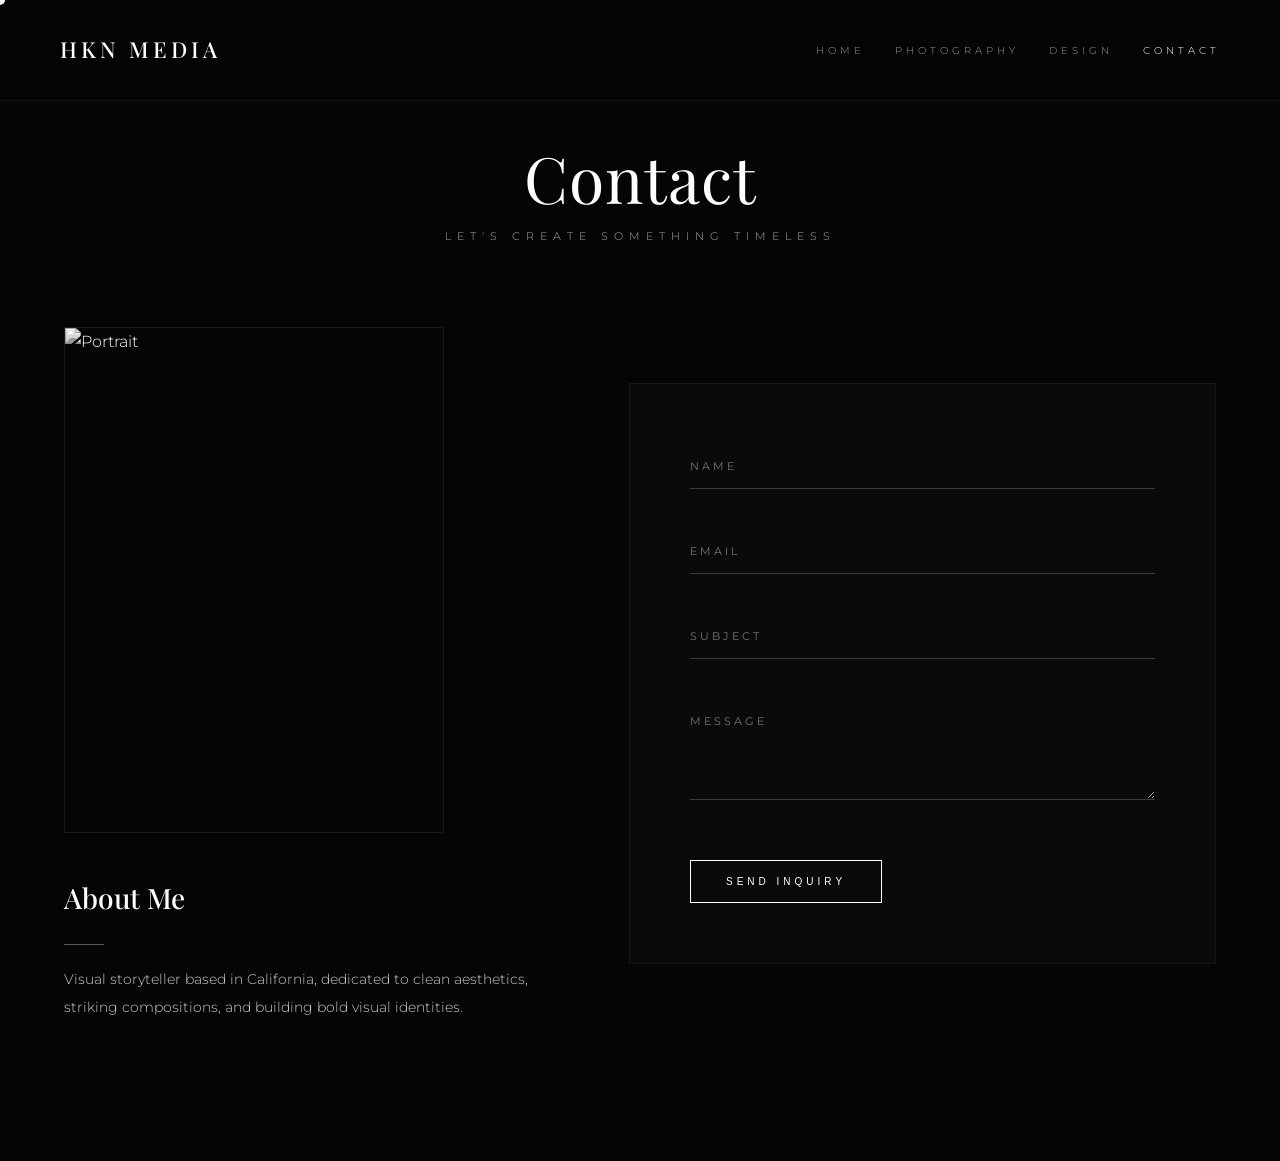
==== contact.html @ 25b51fe2 "Add files via upload" ====
<!DOCTYPE html>
<html lang="en">
<head>
    <meta charset="UTF-8">
    <meta name="viewport" content="width=device-width, initial-scale=1.0">
    <title>Contact | HKN Media</title>
    <link rel="stylesheet" href="styles.css">
</head>
<body>
    <nav class="animate nav-animate">
        <a href="index.html" class="logo">HKN Media</a>
        <ul class="nav-links">
            <li><a href="index.html">Home</a></li>
            <li><a href="photography.html">Photography</a></li>
            <li><a href="design.html">Design</a></li>
            <li><a href="contact.html" style="opacity: 1;">Contact</a></li>
        </ul>
    </nav>

    <div class="page-container">
        <div class="content-wrapper animate title-animate" style="text-align: center; margin-bottom: 80px;">
            <h1 class="page-title">Contact</h1>
            <p class="subtitle">Let's create something timeless</p>
        </div>

        <div class="contact-flex animate grid-animate">
            <div class="about-col">
                <img src="https://images.unsplash.com/photo-1507003211169-0a1dd7228f2d?auto=format&fit=crop&w=600" alt="Portrait" class="portrait-img">
                <h2 style="font-family: 'Playfair Display', serif; font-size: 28px;">About Me</h2>
                <div class="title-accent" style="margin: 20px 0; margin-left: 0; width: 40px;"></div>
                <p style="color: #ccc; font-size: 14px; line-height: 2;">Visual storyteller based in California, dedicated to clean aesthetics, striking compositions, and building bold visual identities.</p>
            </div>

            <div class="form-col">
                <form id="contact-form">
                    <input type="text" placeholder="NAME" required>
                    <input type="email" placeholder="EMAIL" required>
                    <input type="text" placeholder="SUBJECT">
                    <textarea placeholder="MESSAGE" rows="5" required></textarea>
                    <button type="submit" class="btn">Send inquiry</button>
                </form>
            </div>
        </div>
    </div>
    <script src="script.js"></script>
</body>
</html>
---- styles.css ----
@import url('https://fonts.googleapis.com/css2?family=Montserrat:wght@200;300;400;500;600&family=Playfair+Display:ital,wght@0,400;0,500;0,600;0,700;1,400&display=swap');

* { margin: 0; padding: 0; box-sizing: border-box; cursor: none; }
body { background-color: #050505; color: #ffffff; font-family: 'Montserrat', sans-serif; font-weight: 300; line-height: 1.8; overflow-x: hidden; }

/* --- EDITORIAL TYPOGRAPHY --- */
h1, h2, h3, .section-title, .logo { font-family: 'Playfair Display', serif; font-weight: 500; color: #ffffff; }
.page-title { font-size: clamp(40px, 6vw, 64px); margin-bottom: 10px; line-height: 1.2; letter-spacing: 1px; font-weight: 400; }
.section-title { text-transform: uppercase; letter-spacing: 6px; font-size: 30px; font-weight: 400; text-align: center; }
.subtitle { font-family: 'Montserrat', sans-serif; font-weight: 300; letter-spacing: 6px; text-transform: uppercase; font-size: 11px; color: #aaaaaa; text-align: center; }
.hero-subtitle { color: #ffffff !important; opacity: 0.9; margin-bottom: 40px; }
.title-accent { width: 50px; height: 1px; background: #aaaaaa; margin: 0 auto; opacity: 0.5; }

/* --- PREMIUM PRELOADER --- */
#preloader { position: fixed; inset: 0; background: #050505; z-index: 99999; display: flex; align-items: center; justify-content: center; transition: opacity 0.8s ease, visibility 0.8s ease; }
.preloader-logo { font-family: 'Playfair Display', serif; font-size: 24px; letter-spacing: 8px; text-transform: uppercase; animation: pulse 1.5s infinite; color: #fff; }
@keyframes pulse { 0% { opacity: 0.3; } 50% { opacity: 1; } 100% { opacity: 0.3; } }

/* --- CUSTOM CURSOR --- */
.custom-cursor { position: fixed; top: 0; left: 0; width: 10px; height: 10px; background: #ffffff; border-radius: 50%; pointer-events: none; z-index: 100000; transform: translate(-50%, -50%); transition: width 0.3s ease, height 0.3s ease, background-color 0.3s ease, border 0.3s ease; mix-blend-mode: difference; }
.custom-cursor.hover-active { width: 50px; height: 50px; background: transparent; border: 1px solid rgba(255,255,255,0.6); mix-blend-mode: normal; }
@media (max-width: 768px) { * { cursor: auto !important; } .custom-cursor { display: none !important; } } 

/* --- NAVIGATION --- */
nav { position: fixed; top: 0; width: 100%; z-index: 1000; display: flex; justify-content: space-between; align-items: center; padding: 30px 60px; background: rgba(5, 5, 5, 0.85); backdrop-filter: blur(10px); border-bottom: 1px solid rgba(255,255,255,0.05); }
.logo { font-size: 22px; letter-spacing: 4px; text-transform: uppercase; text-decoration: none; color: #fff; }
.nav-links { display: flex; list-style: none; gap: 30px; }
.nav-links a { color: #ffffff; text-decoration: none; font-size: 10px; letter-spacing: 4px; text-transform: uppercase; opacity: 0.6; transition: 0.5s; position: relative; }
.nav-links a:hover { opacity: 1; }
.nav-links a::after { content: ''; position: absolute; width: 0; height: 1px; bottom: -5px; left: 0; background-color: #fff; transition: width 0.3s ease; }
.nav-links a:hover::after { width: 100%; }

/* --- ANIMATIONS & TRANSITIONS --- */
.animate { opacity: 0; animation: fadeInUp 0.8s forwards; animation-delay: 0.2s; }
@keyframes fadeInUp { from { opacity: 0; transform: translateY(20px); } to { opacity: 1; transform: translateY(0); } }
.page-exit { transition: opacity 0.4s ease; opacity: 0 !important; }

/* --- HOME PAGE HERO SLIDER --- */
.hero-slider { position: relative; height: 100vh; width: 100%; background: #000; overflow: hidden; }
.slide { position: absolute; inset: 0; background-size: cover; background-position: center; opacity: 0; transition: opacity 1.5s ease, transform 6s ease; transform: scale(1.05); display: flex; align-items: center; justify-content: center; }
.slide.active { opacity: 1; z-index: 2; transform: scale(1); }
.slide::after { content: ''; position: absolute; inset: 0; background: rgba(0, 0, 0, 0.5); }
.hero-slider .content-wrapper { z-index: 3; text-align: center; position: relative; }
.slider-arrow { position: absolute; top: 50%; transform: translateY(-50%); background: none; border: 1px solid rgba(255,255,255,0.2); color: white; width: 50px; height: 50px; border-radius: 50%; z-index: 100; transition: 0.3s; display: flex; align-items: center; justify-content: center; outline: none; }
.slider-arrow:hover { background: #fff; color: #000; border-color: #fff; }
.prev { left: 40px; } .next { right: 40px; }

/* --- HOME PAGE PORTALS & GRID --- */
.page-container { padding: 140px 0; width: 100%; display: flex; flex-direction: column; align-items: center; }
.explore-flex { display: flex; flex-wrap: wrap; width: 90%; max-width: 1400px; margin: 0 auto 120px; gap: 40px; }
.explore-card { flex: 1; min-width: 300px; position: relative; aspect-ratio: 16/9; overflow: hidden; text-decoration: none; display: block; border: 1px solid rgba(255,255,255,0.1); }
.explore-card img { width: 100%; height: 100%; object-fit: cover; transition: transform 1s ease, filter 0.5s ease; filter: brightness(0.5) grayscale(30%); }
.explore-card:hover img { transform: scale(1.05); filter: brightness(0.8) grayscale(0%); }
.explore-content { position: absolute; inset: 0; display: flex; flex-direction: column; align-items: center; justify-content: center; z-index: 2; }
.explore-content h3 { font-size: clamp(24px, 3vw, 36px); letter-spacing: 4px; text-transform: uppercase; margin-bottom: 20px; }

.grid { display: grid; grid-template-columns: repeat(auto-fit, minmax(300px, 1fr)); gap: 20px; width: 90%; max-width: 1400px; margin: 0 auto; padding-bottom: 100px; }
.grid-item { position: relative; overflow: hidden; aspect-ratio: 4/5; }
.grid-item img { width: 100%; height: 100%; object-fit: cover; transition: transform 0.8s ease; }
.grid-item:hover img { transform: scale(1.08); }
.grid-overlay { position: absolute; inset: 0; background: rgba(0,0,0,0.6); display: flex; align-items: center; justify-content: center; opacity: 0; transition: opacity 0.4s ease; }
.grid-item:hover .grid-overlay { opacity: 1; }
.grid-overlay span { font-size: 11px; letter-spacing: 4px; text-transform: uppercase; color: #fff; transform: translateY(20px); transition: transform 0.4s ease; }
.grid-item:hover .grid-overlay span { transform: translateY(0); }

/* =======================================================
   ULTRA-PREMIUM AGENCY GRID (Design & Photography)
======================================================= */
.agency-section { width: 90%; max-width: 1400px; margin: 0 auto 120px; }
.agency-heading { font-family: 'Montserrat', sans-serif; font-size: 12px; font-weight: 400; text-transform: uppercase; letter-spacing: 6px; border-bottom: 1px solid rgba(255,255,255,0.15); padding-bottom: 20px; margin-bottom: 50px; color: #ccc; }

/* Grid Structures */
.grid-3-col { display: grid; grid-template-columns: repeat(3, 1fr); gap: 40px; }
.grid-2-asym { display: grid; grid-template-columns: 1.8fr 1fr; gap: 40px; }
.grid-bento { display: grid; grid-template-columns: 1fr 1fr; gap: 40px; }

/* Image Wrappers & Physics */
.img-wrapper { overflow: hidden; position: relative; background: #0a0a0a; border: 1px solid rgba(255,255,255,0.05); }
.img-wrapper img { width: 100%; height: 100%; object-fit: cover; transition: transform 1.2s cubic-bezier(0.16, 1, 0.3, 1); filter: brightness(0.9); display: block; }
.img-wrapper:hover img { transform: scale(1.05); filter: brightness(1); }

/* Specific Aspect Ratios */
.img-wrapper.square { aspect-ratio: 1; }
.img-wrapper.portrait { aspect-ratio: 4/5; }
.img-wrapper.wide { aspect-ratio: 16/9; }
.img-wrapper.feat { grid-column: span 2; aspect-ratio: 21/9; } /* Cinematic ultra-wide */

/* Logos (Contain instead of Cover) */
.img-wrapper.contain img { object-fit: contain; padding: 40px; }

/* Mobile Grid Responsiveness */
@media (max-width: 900px) {
    .grid-3-col, .grid-2-asym, .grid-bento { grid-template-columns: 1fr; gap: 30px; }
    .img-wrapper.feat { grid-column: span 1; aspect-ratio: 16/9; }
    .img-wrapper.wide, .img-wrapper.portrait { aspect-ratio: auto; min-height: 400px; }
}

/* --- REFINED CONTACT SECTION --- */
.contact-flex { display: flex; flex-wrap: wrap; gap: 100px; width: 90%; max-width: 1200px; margin: 0 auto; align-items: center; }
.about-col { flex: 1; min-width: 300px; display: flex; flex-direction: column; align-items: flex-start; }
.portrait-img { width: 100%; max-width: 380px; aspect-ratio: 3/4; object-fit: cover; filter: grayscale(100%); border: 1px solid rgba(255,255,255,0.08); margin-bottom: 40px; transition: filter 0.8s ease; display: block; }
.portrait-img:hover { filter: grayscale(0%); }

.form-col { flex: 1; min-width: 300px; background: #0a0a0a; padding: 60px; border: 1px solid rgba(255,255,255,0.05); }
input, textarea { width: 100%; background: transparent; border: none; border-bottom: 1px solid rgba(255,255,255,0.2); color: white; padding: 15px 0; margin-bottom: 40px; outline: none; transition: border-color 0.4s ease; font-family: 'Montserrat', sans-serif; font-size: 11px; letter-spacing: 3px; text-transform: uppercase; }
input:focus, textarea:focus { border-bottom-color: #ffffff; padding-left: 10px; }
.btn { border: 1px solid #fff; padding: 15px 35px; background: transparent; color: #fff; text-decoration: none; display: inline-block; font-size: 10px; letter-spacing: 4px; text-transform: uppercase; transition: 0.4s; cursor: none; margin-top: 10px;}
.btn:hover { background: #fff; color: #000; }

@media (max-width: 768px) {
    .form-col { padding: 40px 20px; }
    .contact-flex { gap: 60px; }
}
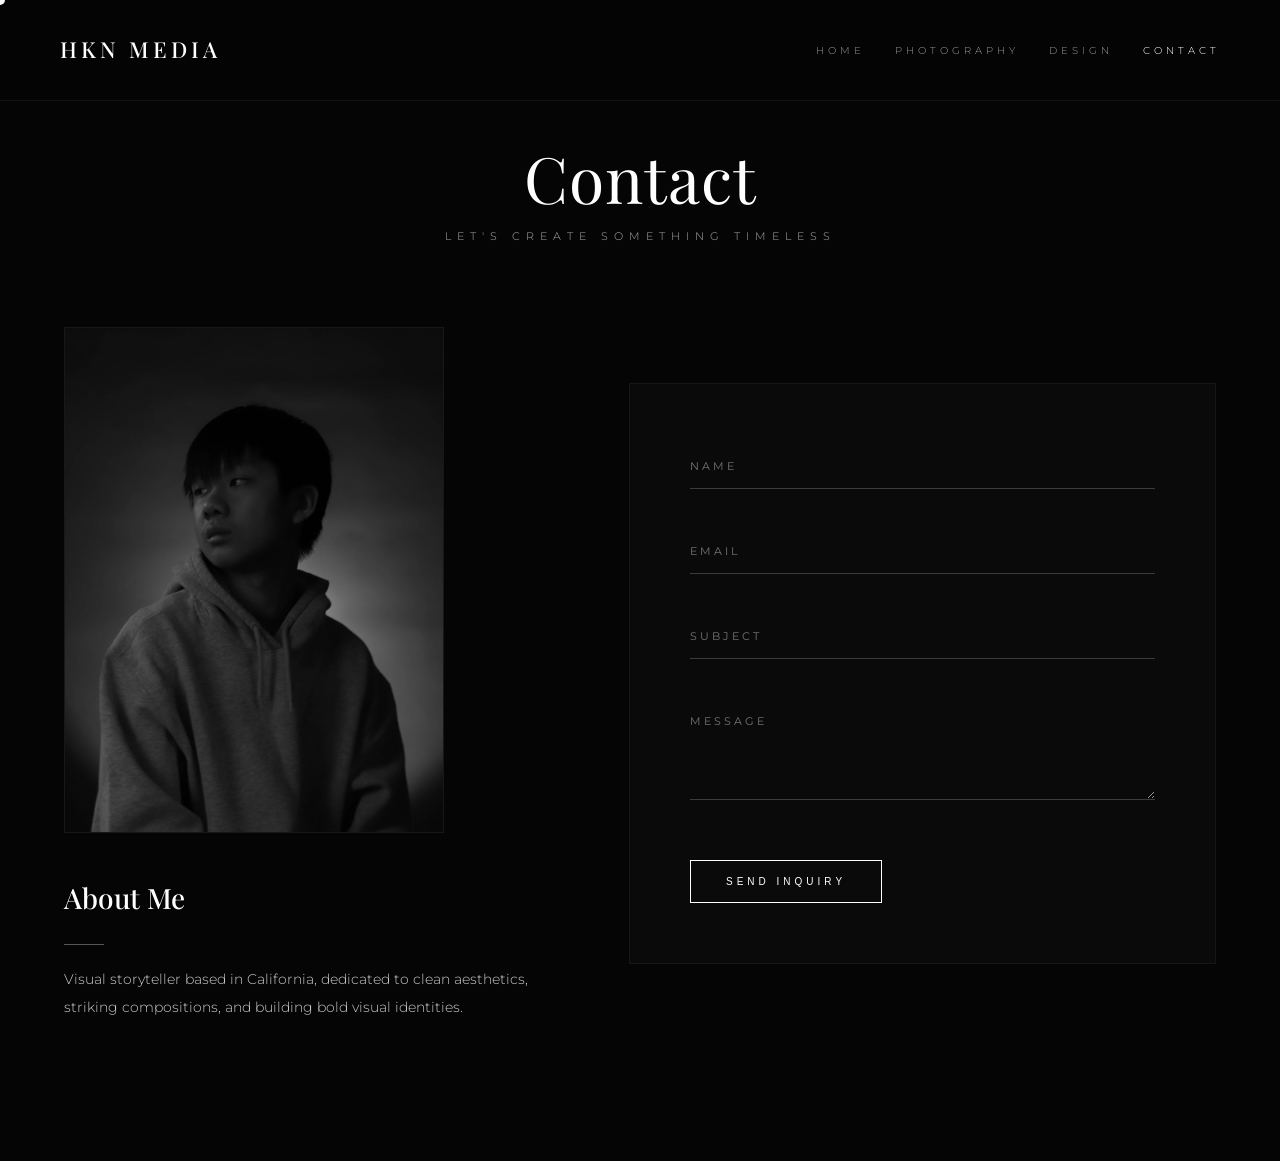
==== commit 58399d8b: "Add files via upload" ====
--- a/contact.html
+++ b/contact.html
@@ -25,7 +25,7 @@
 
         <div class="contact-flex animate grid-animate">
             <div class="about-col">
-                <img src="https://images.unsplash.com/photo-1507003211169-0a1dd7228f2d?auto=format&fit=crop&w=600" alt="Portrait" class="portrait-img">
+                <img src="../me1.jpg" alt="me1" title="me1" class="portrait-img"/>                
                 <h2 style="font-family: 'Playfair Display', serif; font-size: 28px;">About Me</h2>
                 <div class="title-accent" style="margin: 20px 0; margin-left: 0; width: 40px;"></div>
                 <p style="color: #ccc; font-size: 14px; line-height: 2;">Visual storyteller based in California, dedicated to clean aesthetics, striking compositions, and building bold visual identities.</p>
--- a/styles.css
+++ b/styles.css
@@ -76,6 +76,8 @@
 
 /* Image Wrappers & Physics */
 .img-wrapper { overflow: hidden; position: relative; background: #0a0a0a; border: 1px solid rgba(255,255,255,0.05); }
+
+/* EXACT FIT LOGIC (This is what makes them line up perfectly) */
 .img-wrapper img { width: 100%; height: 100%; object-fit: cover; transition: transform 1.2s cubic-bezier(0.16, 1, 0.3, 1); filter: brightness(0.9); display: block; }
 .img-wrapper:hover img { transform: scale(1.05); filter: brightness(1); }
 
